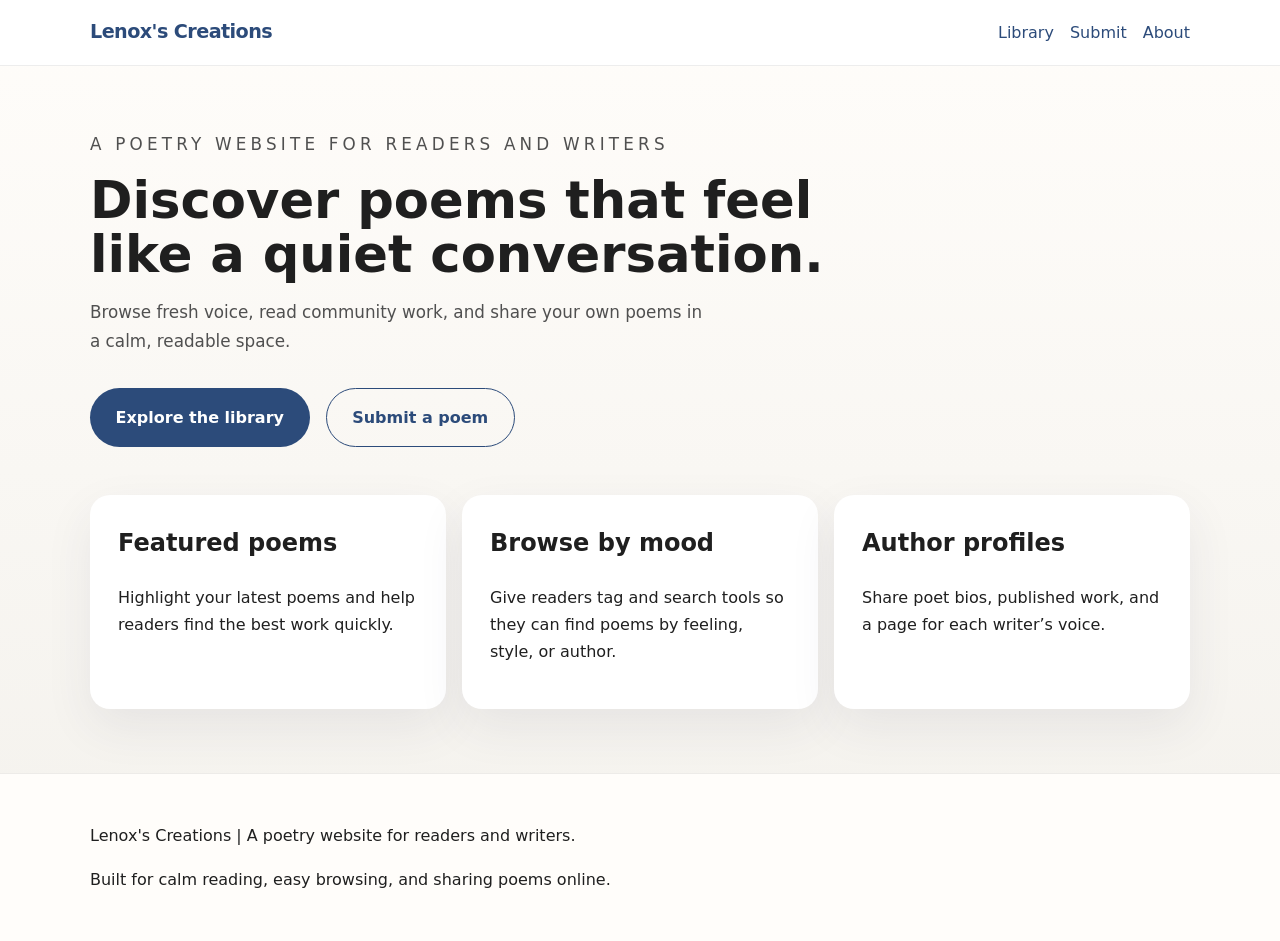
==== index.html @ 274756f8 "Lenox's Creations" ====
<!DOCTYPE html>
<html lang="en">
<head>
  <meta charset="UTF-8" />
  <meta name="viewport" content="width=device-width, initial-scale=1.0" />
  <title>Lenox's Creations</title>
  <link rel="stylesheet" href="styles.css" />
</head>
<body>
  <header class="site-header">
    <div class="container">
      <a href="index.html" class="logo">Lenox's Creations</a>
      <nav>
        <a href="browse.html">Library</a>
        <a href="submit.html">Submit</a>
        <a href="about.html">About</a>
      </nav>
    </div>
  </header>

  <main class="container">
    <section class="hero">
      <p class="eyebrow">A poetry website for readers and writers</p>
      <h1>Discover poems that feel like a quiet conversation.</h1>
      <p>Browse fresh voice, read community work, and share your own poems in a calm, readable space.</p>
      <div class="hero-actions">
        <a class="button" href="browse.html">Explore the library</a>
        <a class="button button-secondary" href="submit.html">Submit a poem</a>
      </div>
    </section>

    <section class="feature-cards">
      <article class="card">
        <h2>Featured poems</h2>
        <p>Highlight your latest poems and help readers find the best work quickly.</p>
      </article>
      <article class="card">
        <h2>Browse by mood</h2>
        <p>Give readers tag and search tools so they can find poems by feeling, style, or author.</p>
      </article>
      <article class="card">
        <h2>Author profiles</h2>
        <p>Share poet bios, published work, and a page for each writer’s voice.</p>
      </article>
    </section>
  </main>

  <footer class="site-footer">
    <div class="container">
      <p>Lenox's Creations | A poetry website for readers and writers.</p>
      <p>Built for calm reading, easy browsing, and sharing poems online.</p>
    </div>
  </footer>
</body>
</html>
---- styles.css ----
:root {
  color-scheme: light;
  color: #222;
  background: #f8f7f3;
  font-family: Inter, ui-sans-serif, system-ui, -apple-system, BlinkMacSystemFont, sans-serif;
}

* {
  box-sizing: border-box;
}

body {
  margin: 0;
  min-height: 100vh;
  background: linear-gradient(180deg, #fffdfa 0%, #f3f1ec 100%);
  color: #1f1f1f;
  line-height: 1.7;
}

img {
  max-width: 100%;
  display: block;
}

a {
  color: #2c4b7a;
  text-decoration: none;
}

a:hover {
  text-decoration: underline;
}

.container {
  width: min(1100px, calc(100% - 2rem));
  margin: 0 auto;
}

.site-header {
  padding: 1rem 0;
  background: rgba(255, 255, 255, 0.88);
  border-bottom: 1px solid rgba(34, 34, 34, 0.08);
  position: sticky;
  top: 0;
  backdrop-filter: blur(10px);
  z-index: 10;
}

.site-header .container {
  display: flex;
  align-items: center;
  justify-content: space-between;
  gap: 1rem;
}

.logo {
  font-weight: 700;
  letter-spacing: -0.03em;
  font-size: 1.2rem;
}

nav {
  display: flex;
  gap: 1rem;
  flex-wrap: wrap;
}

.site-footer {
  padding: 2rem 0;
  border-top: 1px solid rgba(34, 34, 34, 0.08);
  background: #fffdfa;
}

.hero {
  padding: 4rem 0 3rem;
}

.eyebrow {
  margin: 0 0 1rem;
  text-transform: uppercase;
  letter-spacing: 0.25em;
  font-size: 0.8rem;
  color: #7a7a7a;
}

.hero h1 {
  margin: 0 0 1rem;
  font-size: clamp(2.4rem, 4vw, 4rem);
  max-width: 760px;
  line-height: 1.05;
}

.hero p {
  max-width: 620px;
  font-size: 1.05rem;
  color: #505050;
}

.hero-actions {
  display: flex;
  gap: 1rem;
  flex-wrap: wrap;
  margin-top: 2rem;
}

.button {
  display: inline-flex;
  align-items: center;
  justify-content: center;
  padding: 0.95rem 1.6rem;
  border-radius: 999px;
  border: none;
  cursor: pointer;
  background: #2c4b7a;
  color: white;
  font-weight: 600;
}

.button-secondary {
  background: transparent;
  color: #2c4b7a;
  border: 1px solid #2c4b7a;
}

.feature-cards {
  display: grid;
  grid-template-columns: repeat(auto-fit, minmax(220px, 1fr));
  gap: 1rem;
  margin-bottom: 4rem;
}

.card {
  padding: 1.75rem;
  border-radius: 20px;
  background: #fff;
  box-shadow: 0 18px 48px rgba(50, 50, 93, 0.08);
}

.card h2 {
  margin-top: 0;
}

.page-intro {
  padding: 3rem 0 1.5rem;
}

.back-link {
  display: inline-block;
  margin-bottom: 1rem;
  color: #2c4b7a;
}

.page-intro h1 {
  margin: 0;
  font-size: clamp(2rem, 3vw, 3rem);
}

.page-intro p {
  margin: 0.75rem 0 0;
  color: #505050;
}

.search-bar {
  margin: 1.5rem 0;
}

.search-bar input {
  width: 100%;
  padding: 1rem 1.25rem;
  border: 1px solid #d7d4cc;
  border-radius: 18px;
  background: #fcfbf8;
  color: #2c4b7a;
}

.poem-list {
  display: grid;
  gap: 1.25rem;
}

.poem-card {
  padding: 1.75rem;
  background: #fff;
  border-radius: 18px;
  box-shadow: 0 10px 30px rgba(50, 50, 93, 0.06);
}

.poem-card h2 {
  margin-top: 0;
}

.meta {
  margin: 0.4rem 0 1rem;
  color: #747474;
  font-size: 0.95rem;
}

.poem-detail {
  padding: 2rem 1.5rem;
  background: #fff;
  border-radius: 22px;
  box-shadow: 0 20px 45px rgba(50, 50, 93, 0.07);
  margin: 1.5rem 0 2rem;
}

.poem-detail p {
  margin: 0 0 1rem;
}

.related-poems h2,
.author-poems h2,
.content-block h2 {
  margin-top: 0;
}

.related-poems ul,
.author-poems ul {
  padding-left: 1.2rem;
}

.submit-form {
  margin: 2rem 0;
}

form {
  display: grid;
  gap: 1rem;
}

label {
  font-weight: 600;
  margin-bottom: 0.35rem;
  display: block;
}

input,
textarea,
button {
  width: 100%;
  font: inherit;
}

input,
textarea {
  padding: 1rem 1.1rem;
  border: 1px solid #d7d4cc;
  border-radius: 18px;
  background: #fff;
  color: #222;
}

textarea {
  resize: vertical;
}

.form-note {
  color: #646464;
  font-size: 0.95rem;
}

.content-block {
  margin-bottom: 2rem;
  background: #fff;
  border-radius: 20px;
  padding: 1.75rem;
  box-shadow: 0 10px 28px rgba(50, 50, 93, 0.05);
}

@media (max-width: 720px) {
  .site-header .container {
    flex-direction: column;
    align-items: flex-start;
  }

  .hero h1,
  .page-intro h1 {
    font-size: 2.2rem;
  }
}
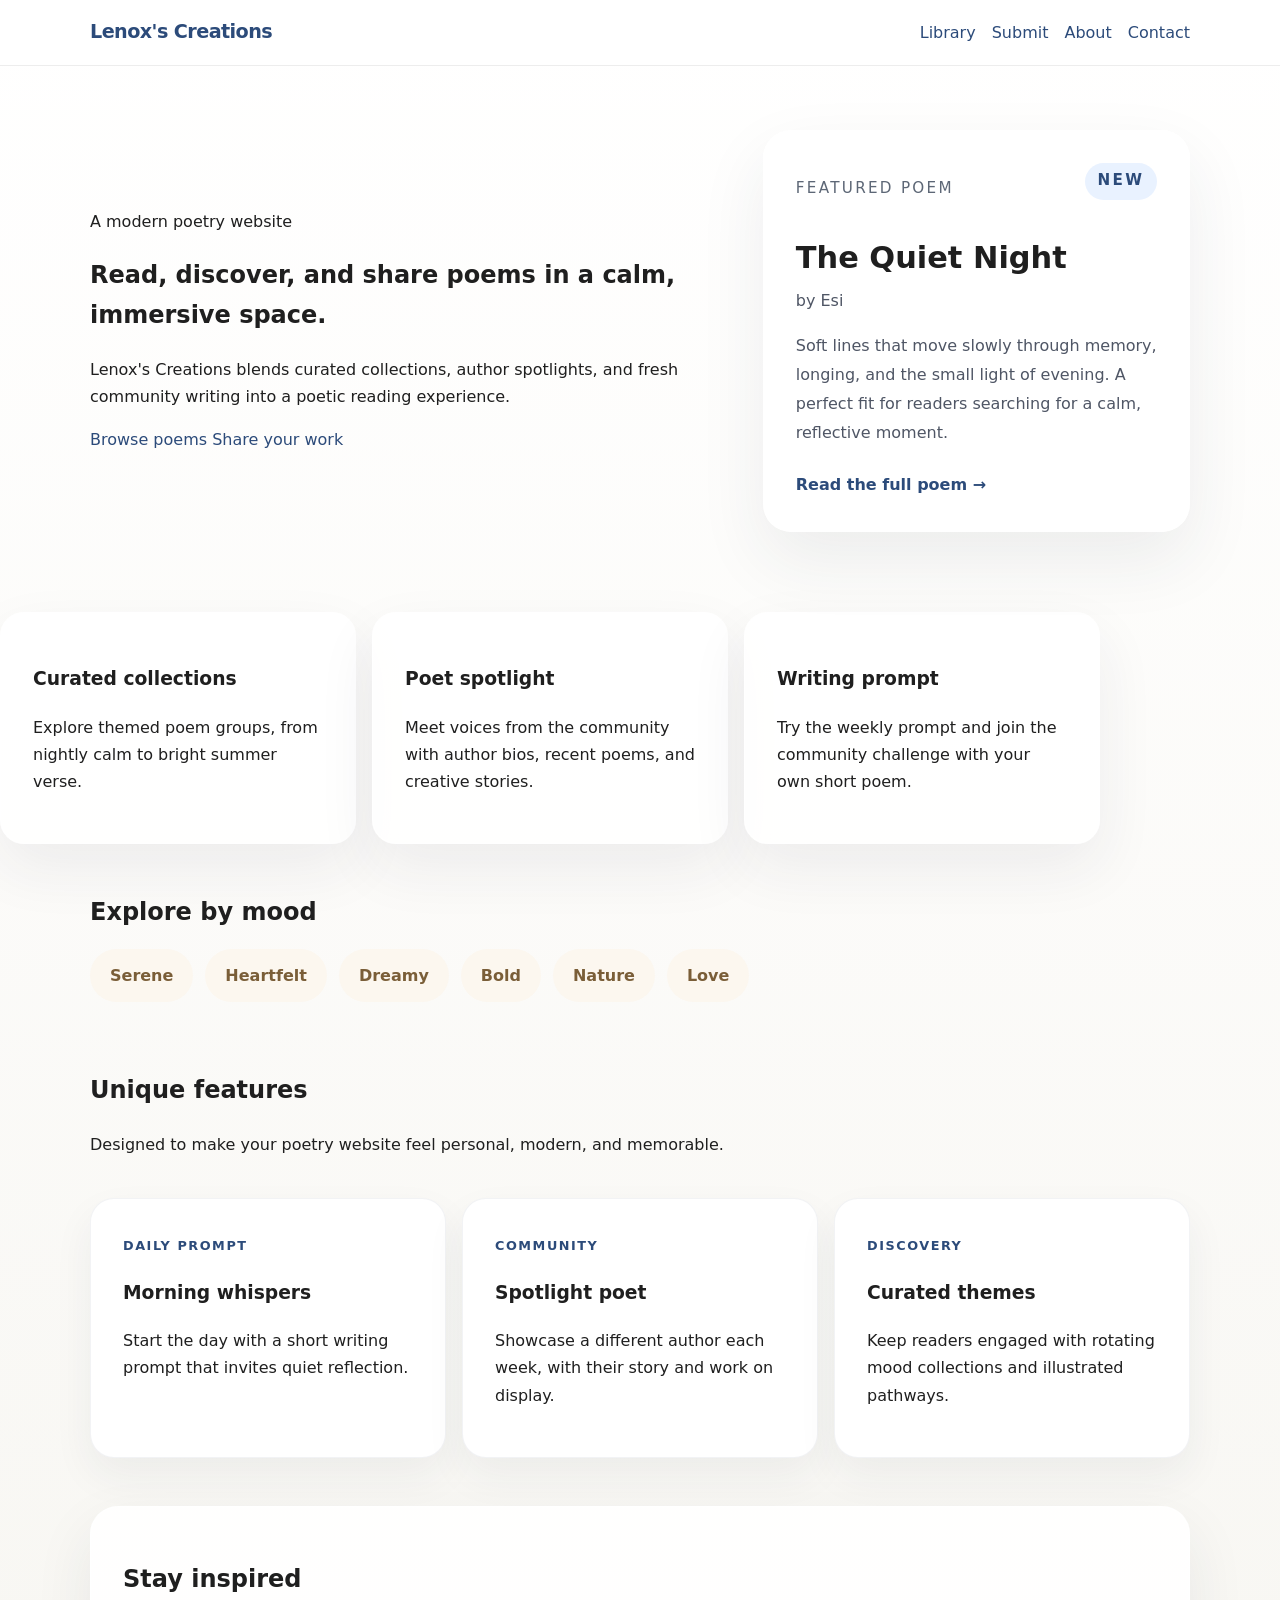
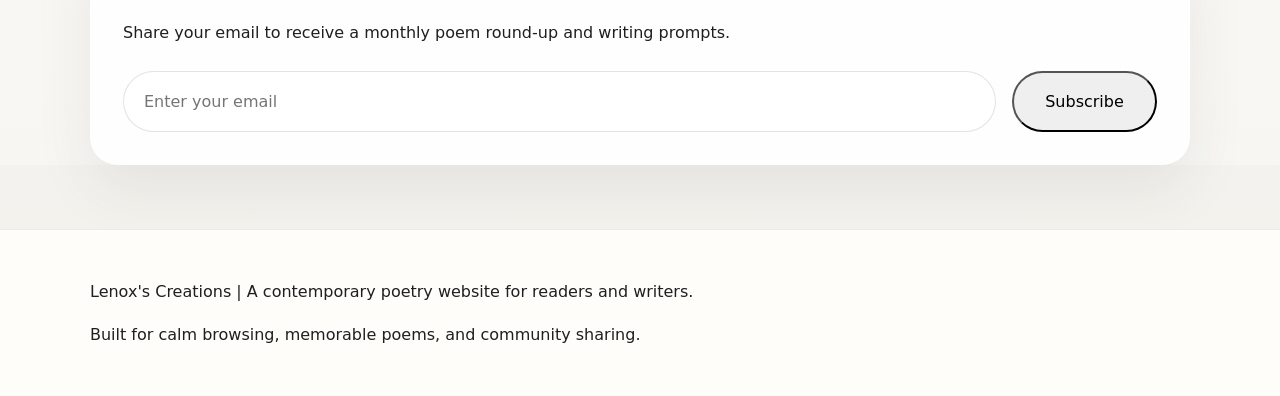
==== commit 65f6a478: "Lenox's Creations" ====
--- a/index.html
+++ b/index.html
@@ -8,47 +8,110 @@
 </head>
 <body>
   <header class="site-header">
-    <div class="container">
+    <div class="container header-inner">
       <a href="index.html" class="logo">Lenox's Creations</a>
       <nav>
         <a href="browse.html">Library</a>
         <a href="submit.html">Submit</a>
         <a href="about.html">About</a>
+        <a href="contact.html">Contact</a>
       </nav>
     </div>
   </header>
 
-  <main class="container">
-    <section class="hero">
-      <p class="eyebrow">A poetry website for readers and writers</p>
-      <h1>Discover poems that feel like a quiet conversation.</h1>
-      <p>Browse fresh voice, read community work, and share your own poems in a calm, readable space.</p>
-      <div class="hero-actions">
-        <a class="button" href="browse.html">Explore the library</a>
-        <a class="button button-secondary" href="submit.html">Submit a poem</a>
+  <main>
+    <section class="hero-grid container">
+      <div class="hero-copy">
+        <span class="eyebrow">A modern poetry website</span>
+        <h1>Read, discover, and share poems in a calm, immersive space.</h1>
+        <p>Lenox's Creations blends curated collections, author spotlights, and fresh community writing into a poetic reading experience.</p>
+        <div class="hero-actions">
+          <a class="button" href="browse.html">Browse poems</a>
+          <a class="button button-secondary" href="submit.html">Share your work</a>
+        </div>
+      </div>
+
+      <aside class="hero-panel">
+        <div class="panel-head">
+          <span>Featured poem</span>
+          <span class="badge">New</span>
+        </div>
+        <h2 class="panel-title">The Quiet Night</h2>
+        <p class="panel-author">by Esi</p>
+        <p class="panel-text">Soft lines that move slowly through memory, longing, and the small light of evening. A perfect fit for readers searching for a calm, reflective moment.</p>
+        <a href="poem.html" class="panel-link">Read the full poem →</a>
+      </aside>
+    </section>
+
+    <section class="content-split container">
+      <article class="feature-card glass-card">
+        <h3>Curated collections</h3>
+        <p>Explore themed poem groups, from nightly calm to bright summer verse.</p>
+      </article>
+      <article class="feature-card glass-card">
+        <h3>Poet spotlight</h3>
+        <p>Meet voices from the community with author bios, recent poems, and creative stories.</p>
+      </article>
+      <article class="feature-card glass-card">
+        <h3>Writing prompt</h3>
+        <p>Try the weekly prompt and join the community challenge with your own short poem.</p>
+      </article>
+    </section>
+
+    <section class="mood-section container">
+      <h2>Explore by mood</h2>
+      <div class="mood-chips">
+        <span class="chip">Serene</span>
+        <span class="chip">Heartfelt</span>
+        <span class="chip">Dreamy</span>
+        <span class="chip">Bold</span>
+        <span class="chip">Nature</span>
+        <span class="chip">Love</span>
       </div>
     </section>
 
-    <section class="feature-cards">
-      <article class="card">
-        <h2>Featured poems</h2>
-        <p>Highlight your latest poems and help readers find the best work quickly.</p>
-      </article>
-      <article class="card">
-        <h2>Browse by mood</h2>
-        <p>Give readers tag and search tools so they can find poems by feeling, style, or author.</p>
-      </article>
-      <article class="card">
-        <h2>Author profiles</h2>
-        <p>Share poet bios, published work, and a page for each writer’s voice.</p>
-      </article>
+    <section class="collections container">
+      <div class="section-header">
+        <div>
+          <h2>Unique features</h2>
+          <p>Designed to make your poetry website feel personal, modern, and memorable.</p>
+        </div>
+      </div>
+      <div class="collection-grid">
+        <article class="collection-card">
+          <span class="collection-tag">Daily prompt</span>
+          <h3>Morning whispers</h3>
+          <p>Start the day with a short writing prompt that invites quiet reflection.</p>
+        </article>
+        <article class="collection-card">
+          <span class="collection-tag">Community</span>
+          <h3>Spotlight poet</h3>
+          <p>Showcase a different author each week, with their story and work on display.</p>
+        </article>
+        <article class="collection-card">
+          <span class="collection-tag">Discovery</span>
+          <h3>Curated themes</h3>
+          <p>Keep readers engaged with rotating mood collections and illustrated pathways.</p>
+        </article>
+      </div>
+    </section>
+
+    <section class="subscribe-panel container">
+      <div class="glass-panel">
+        <h2>Stay inspired</h2>
+        <p>Share your email to receive a monthly poem round-up and writing prompts.</p>
+        <form class="subscribe-form">
+          <input type="email" placeholder="Enter your email" aria-label="Email address" />
+          <button class="button" type="button">Subscribe</button>
+        </form>
+      </div>
     </section>
   </main>
 
   <footer class="site-footer">
-    <div class="container">
-      <p>Lenox's Creations | A poetry website for readers and writers.</p>
-      <p>Built for calm reading, easy browsing, and sharing poems online.</p>
+    <div class="container footer-inner">
+      <p>Lenox's Creations | A contemporary poetry website for readers and writers.</p>
+      <p>Built for calm browsing, memorable poems, and community sharing.</p>
     </div>
   </footer>
 </body>
--- a/styles.css
+++ b/styles.css
@@ -1,279 +1,552 @@
-:root {
-  color-scheme: light;
-  color: #222;
-  background: #f8f7f3;
-  font-family: Inter, ui-sans-serif, system-ui, -apple-system, BlinkMacSystemFont, sans-serif;
-}
-
-* {
-  box-sizing: border-box;
-}
-
-body {
-  margin: 0;
-  min-height: 100vh;
-  background: linear-gradient(180deg, #fffdfa 0%, #f3f1ec 100%);
-  color: #1f1f1f;
-  line-height: 1.7;
-}
-
-img {
-  max-width: 100%;
-  display: block;
-}
-
-a {
-  color: #2c4b7a;
-  text-decoration: none;
-}
-
-a:hover {
-  text-decoration: underline;
-}
-
-.container {
-  width: min(1100px, calc(100% - 2rem));
-  margin: 0 auto;
-}
-
-.site-header {
-  padding: 1rem 0;
-  background: rgba(255, 255, 255, 0.88);
-  border-bottom: 1px solid rgba(34, 34, 34, 0.08);
-  position: sticky;
-  top: 0;
-  backdrop-filter: blur(10px);
-  z-index: 10;
-}
-
-.site-header .container {
-  display: flex;
-  align-items: center;
-  justify-content: space-between;
-  gap: 1rem;
-}
-
-.logo {
-  font-weight: 700;
-  letter-spacing: -0.03em;
-  font-size: 1.2rem;
-}
-
-nav {
-  display: flex;
-  gap: 1rem;
-  flex-wrap: wrap;
-}
-
-.site-footer {
-  padding: 2rem 0;
-  border-top: 1px solid rgba(34, 34, 34, 0.08);
-  background: #fffdfa;
-}
-
-.hero {
-  padding: 4rem 0 3rem;
-}
-
-.eyebrow {
-  margin: 0 0 1rem;
-  text-transform: uppercase;
-  letter-spacing: 0.25em;
-  font-size: 0.8rem;
-  color: #7a7a7a;
-}
-
-.hero h1 {
-  margin: 0 0 1rem;
-  font-size: clamp(2.4rem, 4vw, 4rem);
-  max-width: 760px;
-  line-height: 1.05;
-}
-
-.hero p {
-  max-width: 620px;
-  font-size: 1.05rem;
-  color: #505050;
-}
-
-.hero-actions {
-  display: flex;
-  gap: 1rem;
-  flex-wrap: wrap;
-  margin-top: 2rem;
-}
-
-.button {
-  display: inline-flex;
-  align-items: center;
-  justify-content: center;
-  padding: 0.95rem 1.6rem;
-  border-radius: 999px;
-  border: none;
-  cursor: pointer;
-  background: #2c4b7a;
-  color: white;
-  font-weight: 600;
-}
-
-.button-secondary {
-  background: transparent;
-  color: #2c4b7a;
-  border: 1px solid #2c4b7a;
-}
-
-.feature-cards {
-  display: grid;
-  grid-template-columns: repeat(auto-fit, minmax(220px, 1fr));
-  gap: 1rem;
-  margin-bottom: 4rem;
-}
-
-.card {
-  padding: 1.75rem;
-  border-radius: 20px;
-  background: #fff;
-  box-shadow: 0 18px 48px rgba(50, 50, 93, 0.08);
-}
-
-.card h2 {
-  margin-top: 0;
-}
-
-.page-intro {
-  padding: 3rem 0 1.5rem;
-}
-
-.back-link {
-  display: inline-block;
-  margin-bottom: 1rem;
-  color: #2c4b7a;
-}
-
-.page-intro h1 {
-  margin: 0;
-  font-size: clamp(2rem, 3vw, 3rem);
-}
-
-.page-intro p {
-  margin: 0.75rem 0 0;
-  color: #505050;
-}
-
-.search-bar {
-  margin: 1.5rem 0;
-}
-
-.search-bar input {
-  width: 100%;
-  padding: 1rem 1.25rem;
-  border: 1px solid #d7d4cc;
-  border-radius: 18px;
-  background: #fcfbf8;
-  color: #2c4b7a;
-}
-
-.poem-list {
-  display: grid;
-  gap: 1.25rem;
-}
-
-.poem-card {
-  padding: 1.75rem;
-  background: #fff;
-  border-radius: 18px;
-  box-shadow: 0 10px 30px rgba(50, 50, 93, 0.06);
-}
-
-.poem-card h2 {
-  margin-top: 0;
-}
-
-.meta {
-  margin: 0.4rem 0 1rem;
-  color: #747474;
-  font-size: 0.95rem;
-}
-
-.poem-detail {
-  padding: 2rem 1.5rem;
-  background: #fff;
-  border-radius: 22px;
-  box-shadow: 0 20px 45px rgba(50, 50, 93, 0.07);
-  margin: 1.5rem 0 2rem;
-}
-
-.poem-detail p {
-  margin: 0 0 1rem;
-}
-
-.related-poems h2,
-.author-poems h2,
-.content-block h2 {
-  margin-top: 0;
-}
-
-.related-poems ul,
-.author-poems ul {
-  padding-left: 1.2rem;
-}
-
-.submit-form {
-  margin: 2rem 0;
-}
-
-form {
-  display: grid;
-  gap: 1rem;
-}
-
-label {
-  font-weight: 600;
-  margin-bottom: 0.35rem;
-  display: block;
-}
-
-input,
-textarea,
-button {
-  width: 100%;
-  font: inherit;
-}
-
-input,
-textarea {
-  padding: 1rem 1.1rem;
-  border: 1px solid #d7d4cc;
-  border-radius: 18px;
-  background: #fff;
-  color: #222;
-}
-
-textarea {
-  resize: vertical;
-}
-
-.form-note {
-  color: #646464;
-  font-size: 0.95rem;
-}
-
-.content-block {
-  margin-bottom: 2rem;
-  background: #fff;
-  border-radius: 20px;
-  padding: 1.75rem;
-  box-shadow: 0 10px 28px rgba(50, 50, 93, 0.05);
-}
-
-@media (max-width: 720px) {
-  .site-header .container {
-    flex-direction: column;
-    align-items: flex-start;
-  }
-
-  .hero h1,
-  .page-intro h1 {
-    font-size: 2.2rem;
-  }
-}
+:root {
+  color-scheme: light;
+  color: #222;
+  background: #f8f7f3;
+  font-family: Inter, ui-sans-serif, system-ui, -apple-system, BlinkMacSystemFont, sans-serif;
+}
+
+* {
+  box-sizing: border-box;
+}
+
+body {
+  margin: 0;
+  min-height: 100vh;
+  background: linear-gradient(180deg, #fffdfa 0%, #f3f1ec 100%);
+  color: #1f1f1f;
+  line-height: 1.7;
+}
+
+img {
+  max-width: 100%;
+  display: block;
+}
+
+a {
+  color: #2c4b7a;
+  text-decoration: none;
+}
+
+a:hover {
+  text-decoration: underline;
+}
+
+main {
+  background: linear-gradient(180deg, rgba(255,255,255,0.9) 0%, rgba(248,247,243,0.82) 100%);
+}
+
+.container {
+  width: min(1100px, calc(100% - 2rem));
+  margin: 0 auto;
+}
+
+.site-header {
+  padding: 1rem 0;
+  background: rgba(255, 255, 255, 0.88);
+  border-bottom: 1px solid rgba(34, 34, 34, 0.08);
+  position: sticky;
+  top: 0;
+  backdrop-filter: blur(10px);
+  z-index: 10;
+}
+
+.site-header .container {
+  display: flex;
+  align-items: center;
+  justify-content: space-between;
+  gap: 1rem;
+}
+
+.logo {
+  font-weight: 700;
+  letter-spacing: -0.03em;
+  font-size: 1.2rem;
+}
+
+nav {
+  display: flex;
+  gap: 1rem;
+  flex-wrap: wrap;
+}
+
+.site-footer {
+  padding: 2rem 0;
+  border-top: 1px solid rgba(34, 34, 34, 0.08);
+  background: #fffdfa;
+}
+
+.hero-grid {
+  display: grid;
+  grid-template-columns: 1.5fr 1fr;
+  gap: 2rem;
+  align-items: center;
+  padding: 4rem 0 2rem;
+}
+
+.hero-copy {
+  max-width: 650px;
+}
+
+.hero-panel {
+  padding: 2rem;
+  border-radius: 28px;
+  background: rgba(255, 255, 255, 0.86);
+  box-shadow: 0 28px 68px rgba(38, 45, 69, 0.08);
+  border: 1px solid rgba(255, 255, 255, 0.7);
+  backdrop-filter: blur(18px);
+}
+
+.panel-head {
+  display: flex;
+  align-items: center;
+  justify-content: space-between;
+  gap: 1rem;
+  font-size: 0.95rem;
+  color: #5d6776;
+  text-transform: uppercase;
+  letter-spacing: 0.15em;
+}
+
+.badge {
+  padding: 0.35rem 0.8rem;
+  border-radius: 999px;
+  background: #e9f2ff;
+  color: #2c4b7a;
+  font-weight: 700;
+}
+
+.panel-title {
+  margin: 1rem 0 0.25rem;
+  font-size: 1.9rem;
+}
+
+.panel-author {
+  margin: 0;
+  color: #7f8a9a;
+}
+
+.panel-text {
+  margin: 1rem 0 1.5rem;
+  color: #4f5665;
+  line-height: 1.8;
+}
+
+.panel-link {
+  font-weight: 700;
+  color: #2c4b7a;
+}
+
+.content-split {
+  display: grid;
+  grid-template-columns: repeat(3, minmax(0, 1fr));
+  gap: 1rem;
+  margin: 3rem 0;
+}
+
+.glass-card {
+  padding: 2rem;
+  border-radius: 24px;
+  background: rgba(255, 255, 255, 0.85);
+  border: 1px solid rgba(255, 255, 255, 0.75);
+  box-shadow: 0 24px 60px rgba(38, 45, 69, 0.07);
+}
+
+.mood-section {
+  margin-bottom: 3rem;
+}
+
+.mood-section h2 {
+  margin-bottom: 1rem;
+}
+
+.mood-chips {
+  display: flex;
+  flex-wrap: wrap;
+  gap: 0.75rem;
+}
+
+.chip {
+  display: inline-flex;
+  align-items: center;
+  justify-content: center;
+  padding: 0.8rem 1.25rem;
+  border-radius: 999px;
+  background: #fcf7ef;
+  color: #7a5e38;
+  font-weight: 600;
+}
+
+.collections {
+  margin-bottom: 3rem;
+}
+
+.section-header {
+  display: flex;
+  justify-content: space-between;
+  align-items: flex-end;
+  gap: 1rem;
+  margin-bottom: 1.5rem;
+}
+
+.collection-grid {
+  display: grid;
+  grid-template-columns: repeat(3, minmax(0, 1fr));
+  gap: 1rem;
+}
+
+.collection-card {
+  padding: 2rem;
+  border-radius: 24px;
+  background: #fff;
+  box-shadow: 0 18px 42px rgba(38, 45, 69, 0.06);
+  border: 1px solid rgba(43, 62, 89, 0.06);
+}
+
+.collection-tag {
+  display: inline-flex;
+  font-size: 0.8rem;
+  color: #2c4b7a;
+  font-weight: 700;
+  text-transform: uppercase;
+  letter-spacing: 0.12em;
+}
+
+.subscribe-panel {
+  margin-bottom: 4rem;
+}
+
+.glass-panel {
+  padding: 2rem;
+  border-radius: 28px;
+  background: rgba(255, 255, 255, 0.88);
+  box-shadow: 0 24px 60px rgba(38, 45, 69, 0.08);
+  border: 1px solid rgba(255, 255, 255, 0.75);
+}
+
+.subscribe-form {
+  display: grid;
+  grid-template-columns: 1fr auto;
+  gap: 1rem;
+  margin-top: 1.5rem;
+}
+
+.subscribe-form input {
+  border-radius: 999px;
+  border: 1px solid rgba(44, 75, 122, 0.15);
+  padding: 1rem 1.25rem;
+}
+
+.subscribe-form button {
+  border-radius: 999px;
+  min-width: 145px;
+}
+
+@media (max-width: 940px) {
+  .hero-grid,
+  .content-split,
+  .collection-grid,
+  .subscribe-form {
+    grid-template-columns: 1fr;
+  }
+}
+
+@media (max-width: 720px) {
+  .site-header .container {
+    flex-direction: column;
+    align-items: flex-start;
+  }
+
+  .hero-grid {
+    padding-top: 2rem;
+  }
+
+  .hero-copy h1,
+  .page-intro h1 {
+    font-size: 2.2rem;
+  }
+}
+
+.card h2 {
+  margin-top: 0;
+}
+
+.page-intro {
+  padding: 3rem 0 1.5rem;
+}
+
+.back-link {
+  display: inline-block;
+  margin-bottom: 1rem;
+  color: #2c4b7a;
+}
+
+.page-intro h1 {
+  margin: 0;
+  font-size: clamp(2rem, 3vw, 3rem);
+}
+
+.page-intro p {
+  margin: 0.75rem 0 0;
+  color: #505050;
+}
+
+.search-bar {
+  margin: 1.5rem 0;
+}
+
+.search-bar input {
+  width: 100%;
+  padding: 1rem 1.25rem;
+  border: 1px solid #d7d4cc;
+  border-radius: 18px;
+  background: #fcfbf8;
+  color: #2c4b7a;
+}
+
+.poem-list {
+  display: grid;
+  gap: 1.25rem;
+}
+
+.poem-card {
+  padding: 1.75rem;
+  background: #fff;
+  border-radius: 18px;
+  box-shadow: 0 10px 30px rgba(50, 50, 93, 0.06);
+}
+
+.poem-card h2 {
+  margin-top: 0;
+}
+
+.meta {
+  margin: 0.4rem 0 1rem;
+  color: #747474;
+  font-size: 0.95rem;
+}
+
+.poem-detail {
+  padding: 2rem 1.5rem;
+  background: #fff;
+  border-radius: 22px;
+  box-shadow: 0 20px 45px rgba(50, 50, 93, 0.07);
+  margin: 1.5rem 0 2rem;
+}
+
+.poem-detail p {
+  margin: 0 0 1rem;
+}
+
+.related-poems h2,
+.author-poems h2,
+.content-block h2 {
+  margin-top: 0;
+}
+
+.related-poems ul,
+.author-poems ul {
+  padding-left: 1.2rem;
+}
+
+.submit-form {
+  margin: 2rem 0;
+}
+
+.submit-wrap {
+  display: grid;
+  grid-template-columns: 1.5fr 1fr;
+  gap: 2rem;
+  margin: 2rem 0 4rem;
+}
+
+.form-panel,
+.submit-note {
+  padding: 2rem;
+  border-radius: 28px;
+  background: rgba(255, 255, 255, 0.86);
+  border: 1px solid rgba(255, 255, 255, 0.75);
+  box-shadow: 0 24px 60px rgba(38, 45, 69, 0.08);
+}
+
+form {
+  display: grid;
+  gap: 1rem;
+}
+
+label {
+  font-weight: 600;
+  margin-bottom: 0.35rem;
+  display: block;
+}
+
+input,
+textarea,
+button {
+  width: 100%;
+  font: inherit;
+}
+
+input,
+textarea {
+  padding: 1rem 1.1rem;
+  border: 1px solid #d7d4cc;
+  border-radius: 18px;
+  background: #fff;
+  color: #222;
+}
+
+textarea {
+  resize: vertical;
+}
+
+.form-note {
+  color: #646464;
+  font-size: 0.95rem;
+}
+
+.page-hero {
+  display: grid;
+  grid-template-columns: 1fr auto;
+  gap: 1.5rem;
+  align-items: start;
+  margin: 3rem 0 2rem;
+}
+
+.poem-hero,
+.author-hero,
+.contact-hero,
+.submit-hero,
+.about-hero {
+  padding: 1.5rem 0;
+}
+
+.poem-hero .hero-panel,
+.author-hero .hero-panel,
+.contact-hero .hero-panel,
+.submit-hero .hero-panel,
+.about-hero .hero-panel {
+  max-width: 400px;
+}
+
+.poem-stats,
+.author-stats {
+  display: grid;
+  gap: 1rem;
+  padding: 1.5rem;
+  border-radius: 24px;
+  background: rgba(255, 255, 255, 0.95);
+  box-shadow: 0 14px 40px rgba(38, 45, 69, 0.06);
+  text-align: right;
+}
+
+.poem-stats span,
+.author-stats strong {
+  display: block;
+}
+
+.author-stats {
+  padding: 1rem 1.5rem;
+}
+
+.author-stats div {
+  display: flex;
+  flex-direction: column;
+  gap: 0.3rem;
+}
+
+.profile-panel,
+.related-cards,
+.contact-grid,
+.about-grid,
+.collection-grid,
+.core-panels {
+  display: grid;
+  gap: 1rem;
+}
+
+.profile-panel {
+  padding: 2rem;
+  border-radius: 28px;
+  background: rgba(255, 255, 255, 0.86);
+  box-shadow: 0 24px 60px rgba(38, 45, 69, 0.08);
+  border: 1px solid rgba(255, 255, 255, 0.75);
+  margin-bottom: 2rem;
+}
+
+.cards-grid {
+  margin-bottom: 3rem;
+}
+
+.contact-grid {
+  grid-template-columns: repeat(2, minmax(0, 1fr));
+  margin: 2rem 0;
+}
+
+.contact-card {
+  padding: 2rem;
+  border-radius: 24px;
+  background: #fff;
+  box-shadow: 0 18px 42px rgba(38, 45, 69, 0.06);
+  border: 1px solid rgba(43, 62, 89, 0.06);
+}
+
+.contact-card h2 {
+  margin-top: 0;
+}
+
+.contact-block {
+  margin-top: 2rem;
+}
+
+.hero-panel .badge,
+.badge {
+  display: inline-flex;
+  margin-bottom: 1rem;
+}
+
+.hero-panel p,
+.panel-text,
+.profile-panel p,
+.contact-card p,
+.content-block p {
+  color: #4f5665;
+  line-height: 1.8;
+}
+
+.related-grid {
+  margin-bottom: 4rem;
+}
+
+.related-cards {
+  grid-template-columns: repeat(2, minmax(0, 1fr));
+}
+
+@media (max-width: 940px) {
+  .submit-wrap,
+  .contact-grid,
+  .related-cards,
+  .about-grid,
+  .content-split,
+  .collection-grid,
+  .hero-grid,
+  .page-hero {
+    grid-template-columns: 1fr;
+  }
+}
+
+@media (max-width: 720px) {
+  .site-header .container {
+    flex-direction: column;
+    align-items: flex-start;
+  }
+
+  .hero-copy h1,
+  .page-intro h1,
+  .poem-hero h1,
+  .author-hero h1,
+  .contact-hero h1,
+  .submit-hero h1,
+  .about-hero h1 {
+    font-size: 2.2rem;
+  }
+}
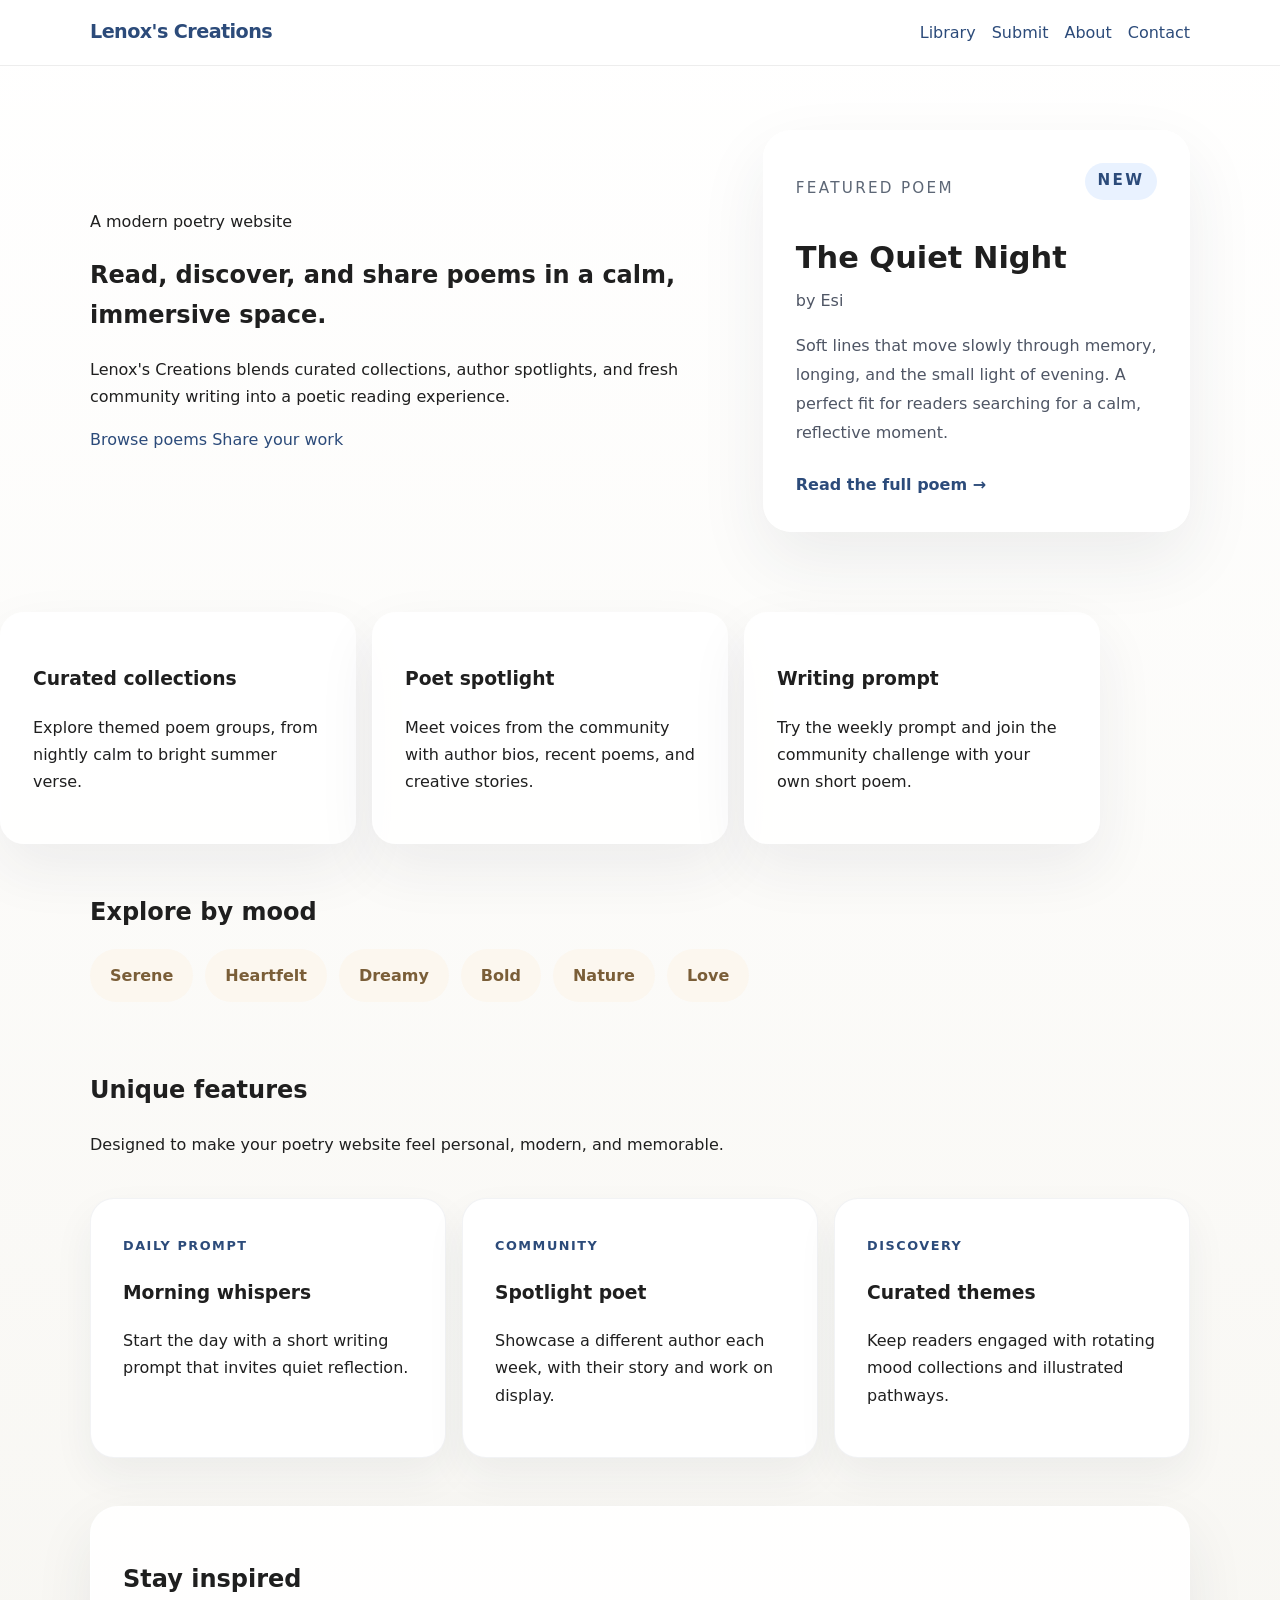
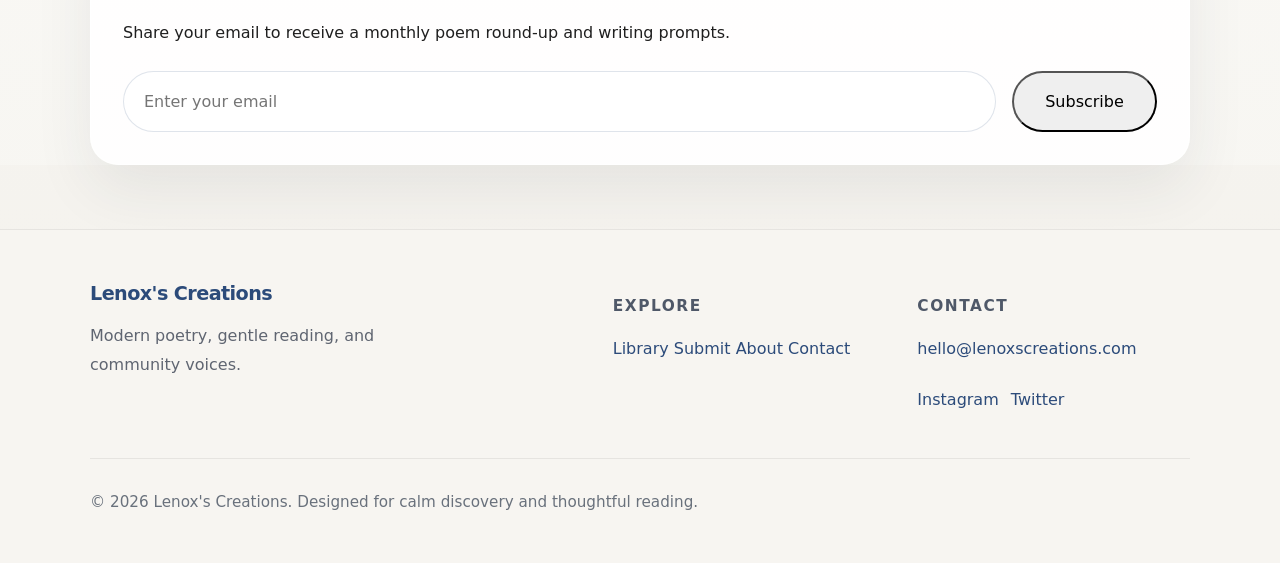
==== commit 6429e6e4: "Lenox's Creations" ====
--- a/index.html
+++ b/index.html
@@ -109,9 +109,29 @@
   </main>
 
   <footer class="site-footer">
-    <div class="container footer-inner">
-      <p>Lenox's Creations | A contemporary poetry website for readers and writers.</p>
-      <p>Built for calm browsing, memorable poems, and community sharing.</p>
+    <div class="container footer-grid">
+      <div class="footer-brand">
+        <a href="index.html" class="logo footer-logo">Lenox's Creations</a>
+        <p>Modern poetry, gentle reading, and community voices.</p>
+      </div>
+      <div class="footer-links">
+        <h3>Explore</h3>
+        <a href="browse.html">Library</a>
+        <a href="submit.html">Submit</a>
+        <a href="about.html">About</a>
+        <a href="contact.html">Contact</a>
+      </div>
+      <div class="footer-contact">
+        <h3>Contact</h3>
+        <a href="mailto:hello@lenoxscreations.com">hello@lenoxscreations.com</a>
+        <div class="social-links">
+          <a href="https://instagram.com/lenoxscreations" target="_blank" rel="noreferrer">Instagram</a>
+          <a href="https://twitter.com/lenoxcreates" target="_blank" rel="noreferrer">Twitter</a>
+        </div>
+      </div>
+    </div>
+    <div class="container footer-bottom">
+      <p>© 2026 Lenox's Creations. Designed for calm discovery and thoughtful reading.</p>
     </div>
   </footer>
 </body>
--- a/styles.css
+++ b/styles.css
@@ -1,552 +1,692 @@
-:root {
-  color-scheme: light;
-  color: #222;
-  background: #f8f7f3;
-  font-family: Inter, ui-sans-serif, system-ui, -apple-system, BlinkMacSystemFont, sans-serif;
-}
-
-* {
-  box-sizing: border-box;
-}
-
-body {
-  margin: 0;
-  min-height: 100vh;
-  background: linear-gradient(180deg, #fffdfa 0%, #f3f1ec 100%);
-  color: #1f1f1f;
-  line-height: 1.7;
-}
-
-img {
-  max-width: 100%;
-  display: block;
-}
-
-a {
-  color: #2c4b7a;
-  text-decoration: none;
-}
-
-a:hover {
-  text-decoration: underline;
-}
-
-main {
-  background: linear-gradient(180deg, rgba(255,255,255,0.9) 0%, rgba(248,247,243,0.82) 100%);
-}
-
-.container {
-  width: min(1100px, calc(100% - 2rem));
-  margin: 0 auto;
-}
-
-.site-header {
-  padding: 1rem 0;
-  background: rgba(255, 255, 255, 0.88);
-  border-bottom: 1px solid rgba(34, 34, 34, 0.08);
-  position: sticky;
-  top: 0;
-  backdrop-filter: blur(10px);
-  z-index: 10;
-}
-
-.site-header .container {
-  display: flex;
-  align-items: center;
-  justify-content: space-between;
-  gap: 1rem;
-}
-
-.logo {
-  font-weight: 700;
-  letter-spacing: -0.03em;
-  font-size: 1.2rem;
-}
-
-nav {
-  display: flex;
-  gap: 1rem;
-  flex-wrap: wrap;
-}
-
-.site-footer {
-  padding: 2rem 0;
-  border-top: 1px solid rgba(34, 34, 34, 0.08);
-  background: #fffdfa;
-}
-
-.hero-grid {
-  display: grid;
-  grid-template-columns: 1.5fr 1fr;
-  gap: 2rem;
-  align-items: center;
-  padding: 4rem 0 2rem;
-}
-
-.hero-copy {
-  max-width: 650px;
-}
-
-.hero-panel {
-  padding: 2rem;
-  border-radius: 28px;
-  background: rgba(255, 255, 255, 0.86);
-  box-shadow: 0 28px 68px rgba(38, 45, 69, 0.08);
-  border: 1px solid rgba(255, 255, 255, 0.7);
-  backdrop-filter: blur(18px);
-}
-
-.panel-head {
-  display: flex;
-  align-items: center;
-  justify-content: space-between;
-  gap: 1rem;
-  font-size: 0.95rem;
-  color: #5d6776;
-  text-transform: uppercase;
-  letter-spacing: 0.15em;
-}
-
-.badge {
-  padding: 0.35rem 0.8rem;
-  border-radius: 999px;
-  background: #e9f2ff;
-  color: #2c4b7a;
-  font-weight: 700;
-}
-
-.panel-title {
-  margin: 1rem 0 0.25rem;
-  font-size: 1.9rem;
-}
-
-.panel-author {
-  margin: 0;
-  color: #7f8a9a;
-}
-
-.panel-text {
-  margin: 1rem 0 1.5rem;
-  color: #4f5665;
-  line-height: 1.8;
-}
-
-.panel-link {
-  font-weight: 700;
-  color: #2c4b7a;
-}
-
-.content-split {
-  display: grid;
-  grid-template-columns: repeat(3, minmax(0, 1fr));
-  gap: 1rem;
-  margin: 3rem 0;
-}
-
-.glass-card {
-  padding: 2rem;
-  border-radius: 24px;
-  background: rgba(255, 255, 255, 0.85);
-  border: 1px solid rgba(255, 255, 255, 0.75);
-  box-shadow: 0 24px 60px rgba(38, 45, 69, 0.07);
-}
-
-.mood-section {
-  margin-bottom: 3rem;
-}
-
-.mood-section h2 {
-  margin-bottom: 1rem;
-}
-
-.mood-chips {
-  display: flex;
-  flex-wrap: wrap;
-  gap: 0.75rem;
-}
-
-.chip {
-  display: inline-flex;
-  align-items: center;
-  justify-content: center;
-  padding: 0.8rem 1.25rem;
-  border-radius: 999px;
-  background: #fcf7ef;
-  color: #7a5e38;
-  font-weight: 600;
-}
-
-.collections {
-  margin-bottom: 3rem;
-}
-
-.section-header {
-  display: flex;
-  justify-content: space-between;
-  align-items: flex-end;
-  gap: 1rem;
-  margin-bottom: 1.5rem;
-}
-
-.collection-grid {
-  display: grid;
-  grid-template-columns: repeat(3, minmax(0, 1fr));
-  gap: 1rem;
-}
-
-.collection-card {
-  padding: 2rem;
-  border-radius: 24px;
-  background: #fff;
-  box-shadow: 0 18px 42px rgba(38, 45, 69, 0.06);
-  border: 1px solid rgba(43, 62, 89, 0.06);
-}
-
-.collection-tag {
-  display: inline-flex;
-  font-size: 0.8rem;
-  color: #2c4b7a;
-  font-weight: 700;
-  text-transform: uppercase;
-  letter-spacing: 0.12em;
-}
-
-.subscribe-panel {
-  margin-bottom: 4rem;
-}
-
-.glass-panel {
-  padding: 2rem;
-  border-radius: 28px;
-  background: rgba(255, 255, 255, 0.88);
-  box-shadow: 0 24px 60px rgba(38, 45, 69, 0.08);
-  border: 1px solid rgba(255, 255, 255, 0.75);
-}
-
-.subscribe-form {
-  display: grid;
-  grid-template-columns: 1fr auto;
-  gap: 1rem;
-  margin-top: 1.5rem;
-}
-
-.subscribe-form input {
-  border-radius: 999px;
-  border: 1px solid rgba(44, 75, 122, 0.15);
-  padding: 1rem 1.25rem;
-}
-
-.subscribe-form button {
-  border-radius: 999px;
-  min-width: 145px;
-}
-
-@media (max-width: 940px) {
-  .hero-grid,
-  .content-split,
-  .collection-grid,
-  .subscribe-form {
-    grid-template-columns: 1fr;
-  }
-}
-
-@media (max-width: 720px) {
-  .site-header .container {
-    flex-direction: column;
-    align-items: flex-start;
-  }
-
-  .hero-grid {
-    padding-top: 2rem;
-  }
-
-  .hero-copy h1,
-  .page-intro h1 {
-    font-size: 2.2rem;
-  }
-}
-
-.card h2 {
-  margin-top: 0;
-}
-
-.page-intro {
-  padding: 3rem 0 1.5rem;
-}
-
-.back-link {
-  display: inline-block;
-  margin-bottom: 1rem;
-  color: #2c4b7a;
-}
-
-.page-intro h1 {
-  margin: 0;
-  font-size: clamp(2rem, 3vw, 3rem);
-}
-
-.page-intro p {
-  margin: 0.75rem 0 0;
-  color: #505050;
-}
-
-.search-bar {
-  margin: 1.5rem 0;
-}
-
-.search-bar input {
-  width: 100%;
-  padding: 1rem 1.25rem;
-  border: 1px solid #d7d4cc;
-  border-radius: 18px;
-  background: #fcfbf8;
-  color: #2c4b7a;
-}
-
-.poem-list {
-  display: grid;
-  gap: 1.25rem;
-}
-
-.poem-card {
-  padding: 1.75rem;
-  background: #fff;
-  border-radius: 18px;
-  box-shadow: 0 10px 30px rgba(50, 50, 93, 0.06);
-}
-
-.poem-card h2 {
-  margin-top: 0;
-}
-
-.meta {
-  margin: 0.4rem 0 1rem;
-  color: #747474;
-  font-size: 0.95rem;
-}
-
-.poem-detail {
-  padding: 2rem 1.5rem;
-  background: #fff;
-  border-radius: 22px;
-  box-shadow: 0 20px 45px rgba(50, 50, 93, 0.07);
-  margin: 1.5rem 0 2rem;
-}
-
-.poem-detail p {
-  margin: 0 0 1rem;
-}
-
-.related-poems h2,
-.author-poems h2,
-.content-block h2 {
-  margin-top: 0;
-}
-
-.related-poems ul,
-.author-poems ul {
-  padding-left: 1.2rem;
-}
-
-.submit-form {
-  margin: 2rem 0;
-}
-
-.submit-wrap {
-  display: grid;
-  grid-template-columns: 1.5fr 1fr;
-  gap: 2rem;
-  margin: 2rem 0 4rem;
-}
-
-.form-panel,
-.submit-note {
-  padding: 2rem;
-  border-radius: 28px;
-  background: rgba(255, 255, 255, 0.86);
-  border: 1px solid rgba(255, 255, 255, 0.75);
-  box-shadow: 0 24px 60px rgba(38, 45, 69, 0.08);
-}
-
-form {
-  display: grid;
-  gap: 1rem;
-}
-
-label {
-  font-weight: 600;
-  margin-bottom: 0.35rem;
-  display: block;
-}
-
-input,
-textarea,
-button {
-  width: 100%;
-  font: inherit;
-}
-
-input,
-textarea {
-  padding: 1rem 1.1rem;
-  border: 1px solid #d7d4cc;
-  border-radius: 18px;
-  background: #fff;
-  color: #222;
-}
-
-textarea {
-  resize: vertical;
-}
-
-.form-note {
-  color: #646464;
-  font-size: 0.95rem;
-}
-
-.page-hero {
-  display: grid;
-  grid-template-columns: 1fr auto;
-  gap: 1.5rem;
-  align-items: start;
-  margin: 3rem 0 2rem;
-}
-
-.poem-hero,
-.author-hero,
-.contact-hero,
-.submit-hero,
-.about-hero {
-  padding: 1.5rem 0;
-}
-
-.poem-hero .hero-panel,
-.author-hero .hero-panel,
-.contact-hero .hero-panel,
-.submit-hero .hero-panel,
-.about-hero .hero-panel {
-  max-width: 400px;
-}
-
-.poem-stats,
-.author-stats {
-  display: grid;
-  gap: 1rem;
-  padding: 1.5rem;
-  border-radius: 24px;
-  background: rgba(255, 255, 255, 0.95);
-  box-shadow: 0 14px 40px rgba(38, 45, 69, 0.06);
-  text-align: right;
-}
-
-.poem-stats span,
-.author-stats strong {
-  display: block;
-}
-
-.author-stats {
-  padding: 1rem 1.5rem;
-}
-
-.author-stats div {
-  display: flex;
-  flex-direction: column;
-  gap: 0.3rem;
-}
-
-.profile-panel,
-.related-cards,
-.contact-grid,
-.about-grid,
-.collection-grid,
-.core-panels {
-  display: grid;
-  gap: 1rem;
-}
-
-.profile-panel {
-  padding: 2rem;
-  border-radius: 28px;
-  background: rgba(255, 255, 255, 0.86);
-  box-shadow: 0 24px 60px rgba(38, 45, 69, 0.08);
-  border: 1px solid rgba(255, 255, 255, 0.75);
-  margin-bottom: 2rem;
-}
-
-.cards-grid {
-  margin-bottom: 3rem;
-}
-
-.contact-grid {
-  grid-template-columns: repeat(2, minmax(0, 1fr));
-  margin: 2rem 0;
-}
-
-.contact-card {
-  padding: 2rem;
-  border-radius: 24px;
-  background: #fff;
-  box-shadow: 0 18px 42px rgba(38, 45, 69, 0.06);
-  border: 1px solid rgba(43, 62, 89, 0.06);
-}
-
-.contact-card h2 {
-  margin-top: 0;
-}
-
-.contact-block {
-  margin-top: 2rem;
-}
-
-.hero-panel .badge,
-.badge {
-  display: inline-flex;
-  margin-bottom: 1rem;
-}
-
-.hero-panel p,
-.panel-text,
-.profile-panel p,
-.contact-card p,
-.content-block p {
-  color: #4f5665;
-  line-height: 1.8;
-}
-
-.related-grid {
-  margin-bottom: 4rem;
-}
-
-.related-cards {
-  grid-template-columns: repeat(2, minmax(0, 1fr));
-}
-
-@media (max-width: 940px) {
-  .submit-wrap,
-  .contact-grid,
-  .related-cards,
-  .about-grid,
-  .content-split,
-  .collection-grid,
-  .hero-grid,
-  .page-hero {
-    grid-template-columns: 1fr;
-  }
-}
-
-@media (max-width: 720px) {
-  .site-header .container {
-    flex-direction: column;
-    align-items: flex-start;
-  }
-
-  .hero-copy h1,
-  .page-intro h1,
-  .poem-hero h1,
-  .author-hero h1,
-  .contact-hero h1,
-  .submit-hero h1,
-  .about-hero h1 {
-    font-size: 2.2rem;
-  }
-}+:root {
+  color-scheme: light;
+  color: #222;
+  background: #f8f7f3;
+  font-family: Inter, ui-sans-serif, system-ui, -apple-system, BlinkMacSystemFont, sans-serif;
+}
+
+* {
+  box-sizing: border-box;
+}
+
+body {
+  margin: 0;
+  min-height: 100vh;
+  background: linear-gradient(180deg, #fffdfa 0%, #f3f1ec 100%);
+  color: #1f1f1f;
+  line-height: 1.7;
+}
+
+img {
+  max-width: 100%;
+  display: block;
+}
+
+a {
+  color: #2c4b7a;
+  text-decoration: none;
+}
+
+a:hover {
+  text-decoration: underline;
+}
+
+main {
+  background: linear-gradient(180deg, rgba(255,255,255,0.9) 0%, rgba(248,247,243,0.82) 100%);
+}
+
+.container {
+  width: min(1100px, calc(100% - 2rem));
+  margin: 0 auto;
+}
+
+.site-header {
+  padding: 1rem 0;
+  background: rgba(255, 255, 255, 0.88);
+  border-bottom: 1px solid rgba(34, 34, 34, 0.08);
+  position: sticky;
+  top: 0;
+  backdrop-filter: blur(10px);
+  z-index: 10;
+}
+
+.site-header .container {
+  display: flex;
+  align-items: center;
+  justify-content: space-between;
+  gap: 1rem;
+}
+
+.logo {
+  font-weight: 700;
+  letter-spacing: -0.03em;
+  font-size: 1.2rem;
+}
+
+nav {
+  display: flex;
+  gap: 1rem;
+  flex-wrap: wrap;
+}
+
+.site-footer {
+  padding: 3rem 0 2rem;
+  border-top: 1px solid rgba(34, 34, 34, 0.08);
+  background: #f7f5f1;
+}
+
+.footer-grid {
+  display: grid;
+  grid-template-columns: 1.8fr 1fr 1fr;
+  gap: 2rem;
+  align-items: start;
+  margin-bottom: 2rem;
+}
+
+.footer-brand p {
+  margin: 0.75rem 0 0;
+  color: #5f6571;
+  line-height: 1.8;
+  max-width: 320px;
+}
+
+.footer-links h3,
+.footer-contact h3 {
+  margin-bottom: 1rem;
+  font-size: 0.96rem;
+  letter-spacing: 0.1em;
+  text-transform: uppercase;
+  color: #4f5868;
+}
+
+.footer-links a,
+.footer-contact a,
+.social-links a {
+  display: inline-block;
+  color: #2c4b7a;
+  margin-bottom: 0.75rem;
+}
+
+.footer-links a:hover,
+.footer-contact a:hover,
+.social-links a:hover {
+  color: #1b2f53;
+}
+
+.social-links {
+  display: flex;
+  flex-wrap: wrap;
+  gap: 0.75rem;
+  margin-top: 0.75rem;
+}
+
+.footer-bottom {
+  padding-top: 1rem;
+  border-top: 1px solid rgba(34, 34, 34, 0.08);
+  color: #69717c;
+  font-size: 0.95rem;
+}
+
+.footer-logo {
+  font-size: 1.2rem;
+}
+
+@media (max-width: 850px) {
+  .footer-grid {
+    grid-template-columns: 1fr;
+  }
+}
+
+.hero-grid {
+  display: grid;
+  grid-template-columns: 1.5fr 1fr;
+  gap: 2rem;
+  align-items: center;
+  padding: 4rem 0 2rem;
+}
+
+.hero-copy {
+  max-width: 650px;
+}
+
+.hero-panel {
+  padding: 2rem;
+  border-radius: 28px;
+  background: rgba(255, 255, 255, 0.86);
+  box-shadow: 0 28px 68px rgba(38, 45, 69, 0.08);
+  border: 1px solid rgba(255, 255, 255, 0.7);
+  backdrop-filter: blur(18px);
+}
+
+.panel-head {
+  display: flex;
+  align-items: center;
+  justify-content: space-between;
+  gap: 1rem;
+  font-size: 0.95rem;
+  color: #5d6776;
+  text-transform: uppercase;
+  letter-spacing: 0.15em;
+}
+
+.badge {
+  padding: 0.35rem 0.8rem;
+  border-radius: 999px;
+  background: #e9f2ff;
+  color: #2c4b7a;
+  font-weight: 700;
+}
+
+.panel-title {
+  margin: 1rem 0 0.25rem;
+  font-size: 1.9rem;
+}
+
+.panel-author {
+  margin: 0;
+  color: #7f8a9a;
+}
+
+.panel-text {
+  margin: 1rem 0 1.5rem;
+  color: #4f5665;
+  line-height: 1.8;
+}
+
+.panel-link {
+  font-weight: 700;
+  color: #2c4b7a;
+}
+
+.content-split {
+  display: grid;
+  grid-template-columns: repeat(3, minmax(0, 1fr));
+  gap: 1rem;
+  margin: 3rem 0;
+}
+
+.glass-card {
+  padding: 2rem;
+  border-radius: 24px;
+  background: rgba(255, 255, 255, 0.85);
+  border: 1px solid rgba(255, 255, 255, 0.75);
+  box-shadow: 0 24px 60px rgba(38, 45, 69, 0.07);
+}
+
+.mood-section {
+  margin-bottom: 3rem;
+}
+
+.mood-section h2 {
+  margin-bottom: 1rem;
+}
+
+.mood-chips {
+  display: flex;
+  flex-wrap: wrap;
+  gap: 0.75rem;
+}
+
+.chip {
+  display: inline-flex;
+  align-items: center;
+  justify-content: center;
+  padding: 0.8rem 1.25rem;
+  border-radius: 999px;
+  background: #fcf7ef;
+  color: #7a5e38;
+  font-weight: 600;
+}
+
+.collections {
+  margin-bottom: 3rem;
+}
+
+.section-header {
+  display: flex;
+  justify-content: space-between;
+  align-items: flex-end;
+  gap: 1rem;
+  margin-bottom: 1.5rem;
+}
+
+.collection-grid {
+  display: grid;
+  grid-template-columns: repeat(3, minmax(0, 1fr));
+  gap: 1rem;
+}
+
+.collection-card {
+  padding: 2rem;
+  border-radius: 24px;
+  background: #fff;
+  box-shadow: 0 18px 42px rgba(38, 45, 69, 0.06);
+  border: 1px solid rgba(43, 62, 89, 0.06);
+}
+
+.collection-tag {
+  display: inline-flex;
+  font-size: 0.8rem;
+  color: #2c4b7a;
+  font-weight: 700;
+  text-transform: uppercase;
+  letter-spacing: 0.12em;
+}
+
+.subscribe-panel {
+  margin-bottom: 4rem;
+}
+
+.glass-panel {
+  padding: 2rem;
+  border-radius: 28px;
+  background: rgba(255, 255, 255, 0.88);
+  box-shadow: 0 24px 60px rgba(38, 45, 69, 0.08);
+  border: 1px solid rgba(255, 255, 255, 0.75);
+}
+
+.subscribe-form {
+  display: grid;
+  grid-template-columns: 1fr auto;
+  gap: 1rem;
+  margin-top: 1.5rem;
+}
+
+.subscribe-form input {
+  border-radius: 999px;
+  border: 1px solid rgba(44, 75, 122, 0.15);
+  padding: 1rem 1.25rem;
+}
+
+.subscribe-form button {
+  border-radius: 999px;
+  min-width: 145px;
+}
+
+@media (max-width: 940px) {
+  .hero-grid,
+  .content-split,
+  .collection-grid,
+  .subscribe-form {
+    grid-template-columns: 1fr;
+  }
+}
+
+@media (max-width: 720px) {
+  .site-header .container {
+    flex-direction: column;
+    align-items: flex-start;
+  }
+
+  .hero-grid {
+    padding-top: 2rem;
+  }
+
+  .hero-copy h1,
+  .page-intro h1 {
+    font-size: 2.2rem;
+  }
+}
+
+.card h2 {
+  margin-top: 0;
+}
+
+.page-intro {
+  padding: 3rem 0 1.5rem;
+}
+
+.back-link {
+  display: inline-block;
+  margin-bottom: 1rem;
+  color: #2c4b7a;
+}
+
+.page-intro h1 {
+  margin: 0;
+  font-size: clamp(2rem, 3vw, 3rem);
+}
+
+.page-intro p {
+  margin: 0.75rem 0 0;
+  color: #505050;
+}
+
+.search-bar {
+  margin: 1.5rem 0;
+}
+
+.search-bar input {
+  width: 100%;
+  padding: 1rem 1.25rem;
+  border: 1px solid #d7d4cc;
+  border-radius: 18px;
+  background: #fcfbf8;
+  color: #2c4b7a;
+}
+
+.poem-list {
+  display: grid;
+  gap: 1.25rem;
+}
+
+.poem-card {
+  padding: 1.75rem;
+  background: #fff;
+  border-radius: 18px;
+  box-shadow: 0 10px 30px rgba(50, 50, 93, 0.06);
+}
+
+.poem-card h2 {
+  margin-top: 0;
+}
+
+.meta {
+  margin: 0.4rem 0 1rem;
+  color: #747474;
+  font-size: 0.95rem;
+}
+
+.poem-detail {
+  padding: 2rem 1.5rem;
+  background: #fff;
+  border-radius: 22px;
+  box-shadow: 0 20px 45px rgba(50, 50, 93, 0.07);
+  margin: 1.5rem 0 2rem;
+}
+
+.poem-detail p {
+  margin: 0 0 1rem;
+}
+
+.related-poems h2,
+.author-poems h2,
+.content-block h2 {
+  margin-top: 0;
+}
+
+.related-poems ul,
+.author-poems ul {
+  padding-left: 1.2rem;
+}
+
+.submit-form {
+  margin: 2rem 0;
+}
+
+.submit-wrap {
+  display: grid;
+  grid-template-columns: 1.5fr 1fr;
+  gap: 2rem;
+  margin: 2rem 0 4rem;
+}
+
+.form-panel,
+.submit-note {
+  padding: 2rem;
+  border-radius: 28px;
+  background: rgba(255, 255, 255, 0.86);
+  border: 1px solid rgba(255, 255, 255, 0.75);
+  box-shadow: 0 24px 60px rgba(38, 45, 69, 0.08);
+}
+
+form {
+  display: grid;
+  gap: 1rem;
+}
+
+label {
+  font-weight: 600;
+  margin-bottom: 0.35rem;
+  display: block;
+}
+
+input,
+textarea,
+button {
+  width: 100%;
+  font: inherit;
+}
+
+input,
+textarea {
+  padding: 1rem 1.1rem;
+  border: 1px solid #d7d4cc;
+  border-radius: 18px;
+  background: #fff;
+  color: #222;
+}
+
+textarea {
+  resize: vertical;
+}
+
+.form-note {
+  color: #646464;
+  font-size: 0.95rem;
+}
+
+.page-hero {
+  display: grid;
+  grid-template-columns: 1fr auto;
+  gap: 1.5rem;
+  align-items: start;
+  margin: 3rem 0 2rem;
+}
+
+.poem-hero,
+.author-hero,
+.contact-hero,
+.submit-hero,
+.about-hero {
+  padding: 1.5rem 0;
+}
+
+.poem-hero .hero-panel,
+.author-hero .hero-panel,
+.contact-hero .hero-panel,
+.submit-hero .hero-panel,
+.about-hero .hero-panel {
+  max-width: 400px;
+}
+
+.poem-stats,
+.author-stats {
+  display: grid;
+  gap: 1rem;
+  padding: 1.5rem;
+  border-radius: 24px;
+  background: rgba(255, 255, 255, 0.95);
+  box-shadow: 0 14px 40px rgba(38, 45, 69, 0.06);
+  text-align: right;
+}
+
+.poem-stats span,
+.author-stats strong {
+  display: block;
+}
+
+.author-stats {
+  padding: 1rem 1.5rem;
+}
+
+.author-stats div {
+  display: flex;
+  flex-direction: column;
+  gap: 0.3rem;
+}
+
+.profile-panel,
+.related-cards,
+.contact-grid,
+.about-grid,
+.collection-grid,
+.core-panels {
+  display: grid;
+  gap: 1rem;
+}
+
+.profile-panel {
+  padding: 2rem;
+  border-radius: 28px;
+  background: rgba(255, 255, 255, 0.86);
+  box-shadow: 0 24px 60px rgba(38, 45, 69, 0.08);
+  border: 1px solid rgba(255, 255, 255, 0.75);
+  margin-bottom: 2rem;
+}
+
+.cards-grid {
+  margin-bottom: 3rem;
+}
+
+.contact-grid {
+  grid-template-columns: repeat(2, minmax(0, 1fr));
+  margin: 2rem 0;
+}
+
+.contact-card {
+  padding: 2rem;
+  border-radius: 24px;
+  background: #fff;
+  box-shadow: 0 18px 42px rgba(38, 45, 69, 0.06);
+  border: 1px solid rgba(43, 62, 89, 0.06);
+}
+
+.contact-card h2 {
+  margin-top: 0;
+}
+
+.contact-block {
+  margin-top: 2rem;
+}
+
+.hero-panel .badge,
+.badge {
+  display: inline-flex;
+  margin-bottom: 1rem;
+}
+
+.hero-panel p,
+.panel-text,
+.profile-panel p,
+.contact-card p,
+.content-block p {
+  color: #4f5665;
+  line-height: 1.8;
+}
+
+.related-grid {
+  margin-bottom: 4rem;
+}
+
+.related-cards {
+  grid-template-columns: repeat(2, minmax(0, 1fr));
+}
+
+@media (max-width: 940px) {
+  .submit-wrap,
+  .contact-grid,
+  .related-cards,
+  .about-grid,
+  .content-split,
+  .collection-grid,
+  .hero-grid,
+  .page-hero {
+    grid-template-columns: 1fr;
+  }
+}
+
+@media (max-width: 720px) {
+  .site-header .container {
+    flex-direction: column;
+    align-items: flex-start;
+  }
+
+  .hero-copy h1,
+  .page-intro h1,
+  .poem-hero h1,
+  .author-hero h1,
+  .contact-hero h1,
+  .submit-hero h1,
+  .about-hero h1 {
+    font-size: 2.2rem;
+  }
+}
+
+..content-block {
+  margin-bottom: 2rem;
+  background: #fff;
+  border-radius: 20px;
+  padding: 1.75rem;
+  box-shadow: 0 10px 28px rgba(50, 50, 93, 0.05);
+}
+
+.contact-list {
+  list-style: none;
+  padding: 0;
+  margin: 0.75rem 0 0;
+  display: grid;
+  gap: 0.75rem;
+}
+
+.contact-list li {
+  font-size: 1rem;
+}
+
+.contact-list a,
+.contact-link {
+  display: inline-flex;
+  align-items: center;
+  gap: 0.75rem;
+  color: #2c4b7a;
+  text-decoration: none;
+}
+
+.contact-link:hover {
+  text-decoration: underline;
+}
+
+.icon {
+  display: inline-flex;
+  width: 1.2rem;
+  height: 1.2rem;
+  align-items: center;
+  justify-content: center;
+}
+
+.icon::before {
+  content: "";
+  display: inline-block;
+  width: 1rem;
+  height: 1rem;
+  background-repeat: no-repeat;
+  background-size: contain;
+}
+
+.icon-email::before {
+  background-image: url('data:image/svg+xml,%3Csvg viewBox="0 0 24 24" xmlns="http://www.w3.org/2000/svg" fill="%232c4b7a"%3E%3Cpath d="M20 4H4c-1.1 0-1.99.9-1.99 2L2 18c0 1.1.89 2 1.99 2H20c1.1 0 2-.9 2-2V6c0-1.1-.9-2-2-2Zm0 4-8 5-8-5V6l8 5 8-5v2Z"/%3E%3C/svg%3E');
+}
+
+.icon-instagram::before {
+  background-image: url('data:image/svg+xml,%3Csvg viewBox="0 0 24 24" xmlns="http://www.w3.org/2000/svg" fill="%232c4b7a"%3E%3Cpath d="M7.75 2h8.5C19.55 2 22 4.45 22 7.75v8.5C22 19.55 19.55 22 16.25 22h-8.5C4.45 22 2 19.55 2 16.25v-8.5C2 4.45 4.45 2 7.75 2Zm0 2C5.68 4 4 5.68 4 7.75v8.5C4 18.32 5.68 20 7.75 20h8.5C18.32 20 20 18.32 20 16.25v-8.5C20 5.68 18.32 4 16.25 4h-8.5ZM12 7.3a4.7 4.7 0 1 1 0 9.4 4.7 4.7 0 0 1 0-9.4Zm0 2a2.7 2.7 0 1 0 0 5.4 2.7 2.7 0 0 0 0-5.4Zm4.9-2.7a1.1 1.1 0 1 1 0 2.2 1.1 1.1 0 0 1 0-2.2Z"/%3E%3C/svg%3E');
+}
+
+.icon-twitter::before {
+  background-image: url('data:image/svg+xml,%3Csvg viewBox="0 0 24 24" xmlns="http://www.w3.org/2000/svg" fill="%232c4b7a"%3E%3Cpath d="M22.46 6c-.77.34-1.6.57-2.46.67a4.3 4.3 0 0 0 1.88-2.38 8.6 8.6 0 0 1-2.72 1.05 4.28 4.28 0 0 0-7.32 3.9A12.14 12.14 0 0 1 3.15 4.8a4.27 4.27 0 0 0 1.32 5.7 4.27 4.27 0 0 1-1.94-.54v.05a4.28 4.28 0 0 0 3.43 4.19 4.3 4.3 0 0 1-1.93.07 4.28 4.28 0 0 0 4 2.98 8.58 8.58 0 0 1-5.3 1.83A8.7 8.7 0 0 1 2 19.54a12.1 12.1 0 0 0 6.56 1.92c7.88 0 12.2-6.53 12.2-12.2 0-.19 0-.37-.01-.55A8.7 8.7 0 0 0 22.46 6Z"/%3E%3C/svg%3E');
+}
+
+.icon-facebook::before {
+  background-image: url('data:image/svg+xml,%3Csvg viewBox="0 0 24 24" xmlns="http://www.w3.org/2000/svg" fill="%232c4b7a"%3E%3Cpath d="M13.5 22V13.5h2.5l.4-3.1h-2.9V7.1c0-.9.2-1.5 1.5-1.5h1.6V2.1S15.4 2 14.1 2c-2.7 0-4.4 1.6-4.4 4.5v2.5H7V13.5h2.7V22h3.8Z"/%3E%3C/svg%3E');
+}
+
+@media (max-width: 720px) {
+  .site-header .container {
+    flex-direction: column;
+    align-items: flex-start;
+  }
+
+  .hero h1,
+  .page-intro h1 {
+    font-size: 2.2rem;
+  }
+}
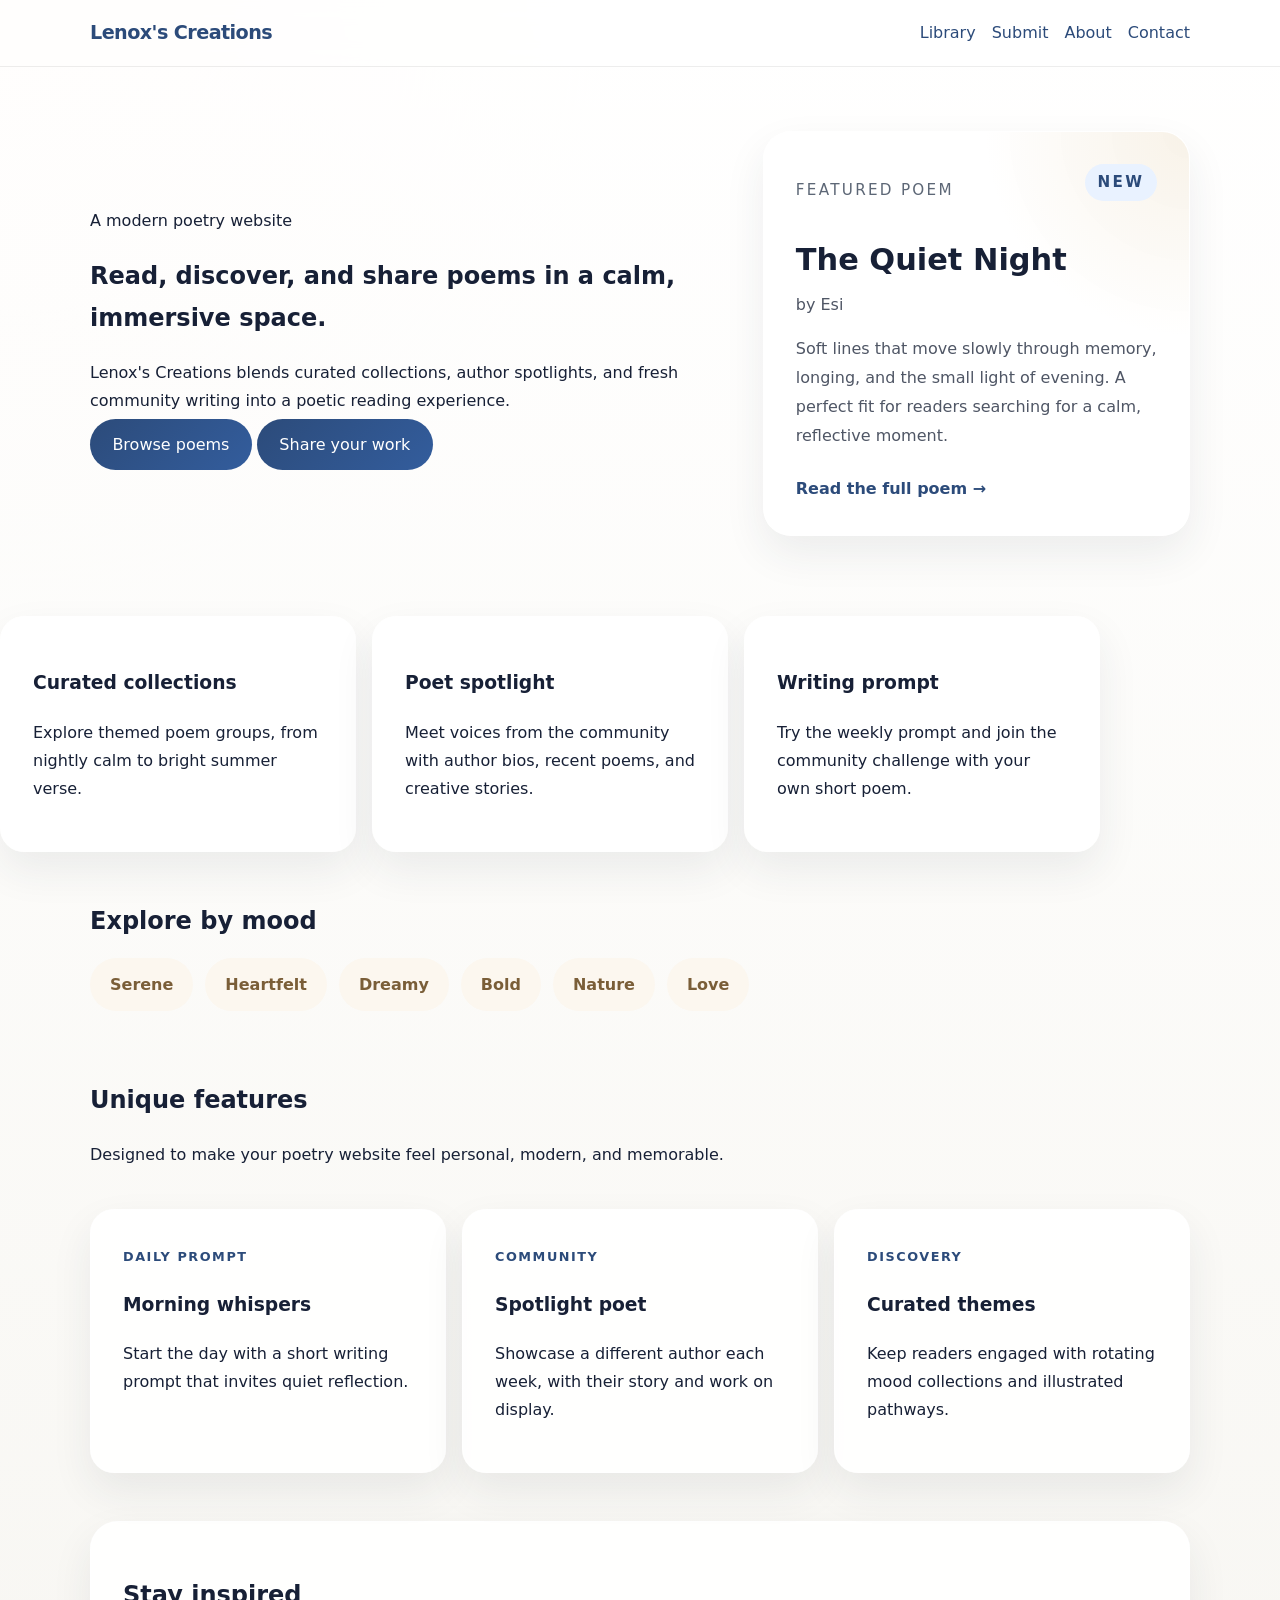
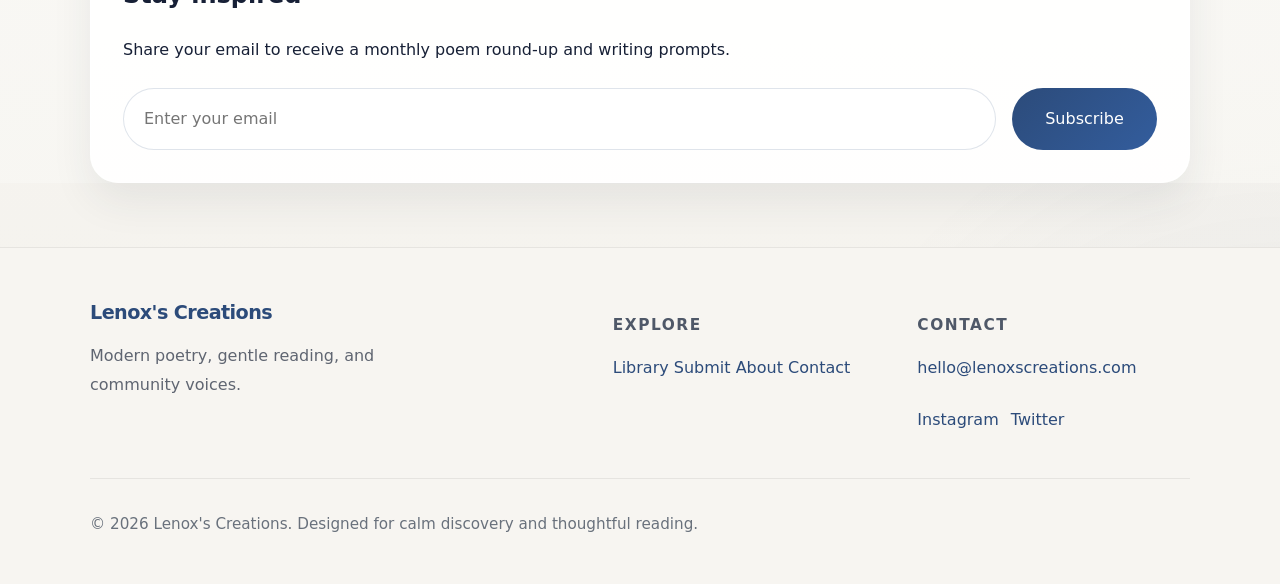
==== commit f185c85f: "Lenox's Creations" ====
--- a/index.html
+++ b/index.html
@@ -3,6 +3,7 @@
 <head>
   <meta charset="UTF-8" />
   <meta name="viewport" content="width=device-width, initial-scale=1.0" />
+  <meta name="description" content="Lenox's Creations is a modern poetry website for reading, discovering, and sharing poems." />
   <title>Lenox's Creations</title>
   <link rel="stylesheet" href="styles.css" />
 </head>
@@ -10,6 +11,9 @@
   <header class="site-header">
     <div class="container header-inner">
       <a href="index.html" class="logo">Lenox's Creations</a>
+      <button class="nav-toggle" aria-expanded="false" aria-label="Open navigation">
+        <span></span>
+      </button>
       <nav>
         <a href="browse.html">Library</a>
         <a href="submit.html">Submit</a>
@@ -134,5 +138,6 @@
       <p>© 2026 Lenox's Creations. Designed for calm discovery and thoughtful reading.</p>
     </div>
   </footer>
+  <script src="scripts.js"></script>
 </body>
 </html>
--- a/styles.css
+++ b/styles.css
@@ -1,20 +1,58 @@
 :root {
   color-scheme: light;
-  color: #222;
-  background: #f8f7f3;
+  color: #172036;
+  background: #f6f2eb;
   font-family: Inter, ui-sans-serif, system-ui, -apple-system, BlinkMacSystemFont, sans-serif;
+  --surface: rgba(255, 255, 255, 0.90);
+  --surface-soft: rgba(255, 255, 255, 0.75);
+  --surface-strong: rgba(255, 255, 255, 1);
+  --text-strong: #172036;
+  --text-muted: #5d6673;
+  --text-soft: #6c7580;
+  --primary: #2c4b7a;
+  --primary-soft: #dbe7fb;
+  --accent: #d88c31;
+  --accent-soft: #fff1dd;
+  --border: rgba(44, 75, 122, 0.18);
+  --shadow-lg: 0 28px 80px rgba(38, 45, 69, 0.12);
+  --shadow-md: 0 18px 42px rgba(38, 45, 69, 0.08);
+  --shadow-sm: 0 10px 24px rgba(38, 45, 69, 0.06);
+  --radius: 24px;
+  scroll-behavior: smooth;
 }
 
 * {
   box-sizing: border-box;
+}
+
+*:focus-visible {
+  outline: 3px solid rgba(44, 75, 122, 0.24);
+  outline-offset: 3px;
+}
+
+html {
+  scroll-behavior: smooth;
 }
 
 body {
   margin: 0;
   min-height: 100vh;
-  background: linear-gradient(180deg, #fffdfa 0%, #f3f1ec 100%);
-  color: #1f1f1f;
-  line-height: 1.7;
+  background: radial-gradient(circle at top left, rgba(255, 205, 180, 0.25), transparent 24%),
+              radial-gradient(circle at bottom right, rgba(44, 75, 122, 0.08), transparent 20%),
+              linear-gradient(180deg, #fffdfa 0%, #f3f1ec 100%);
+  color: var(--text-strong);
+  line-height: 1.75;
+  font-feature-settings: "cv05" 1, "liga" 1;
+}
+
+img {
+  max-width: 100%;
+  display: block;
+}
+
+::selection {
+  background: rgba(220, 185, 110, 0.24);
+  color: var(--text-strong);
 }
 
 img {
@@ -67,6 +105,56 @@
   display: flex;
   gap: 1rem;
   flex-wrap: wrap;
+}
+
+.nav-toggle {
+  display: none;
+  background: transparent;
+  border: 1px solid rgba(44, 75, 122, 0.2);
+  width: 2.75rem;
+  height: 2.75rem;
+  border-radius: 14px;
+  align-items: center;
+  justify-content: center;
+  cursor: pointer;
+}
+
+.nav-toggle span,
+.nav-toggle span::before,
+.nav-toggle span::after {
+  display: block;
+  width: 1.3rem;
+  height: 2px;
+  background: #2c4b7a;
+  border-radius: 999px;
+  position: relative;
+}
+
+.nav-toggle span::before,
+.nav-toggle span::after {
+  content: "";
+  position: absolute;
+  left: 0;
+}
+
+.nav-toggle span::before {
+  top: -6px;
+}
+
+.nav-toggle span::after {
+  top: 6px;
+}
+
+.site-header.nav-open nav {
+  display: flex;
+  flex-direction: column;
+  width: 100%;
+  gap: 1rem;
+  margin-top: 1rem;
+}
+
+.site-header.nav-open .nav-toggle {
+  background: #2c4b7a;
 }
 
 .site-footer {
@@ -602,6 +690,20 @@
     align-items: flex-start;
   }
 
+  .nav-toggle {
+    display: inline-flex;
+  }
+
+  nav {
+    display: none;
+    width: 100%;
+  }
+
+  .header-inner {
+    width: 100%;
+    align-items: center;
+  }
+
   .hero-copy h1,
   .page-intro h1,
   .poem-hero h1,
@@ -613,7 +715,7 @@
   }
 }
 
-..content-block {
+.content-block {
   margin-bottom: 2rem;
   background: #fff;
   border-radius: 20px;
@@ -685,8 +787,185 @@
     align-items: flex-start;
   }
 
-  .hero h1,
-  .page-intro h1 {
+  .nav-toggle {
+    display: inline-flex;
+  }
+
+  nav {
+    display: none;
+    width: 100%;
+  }
+
+  .header-inner {
+    width: 100%;
+    align-items: center;
+  }
+
+  .hero-copy h1,
+  .page-intro h1,
+  .poem-hero h1,
+  .author-hero h1,
+  .contact-hero h1,
+  .submit-hero h1,
+  .about-hero h1 {
     font-size: 2.2rem;
   }
 }
+
+.nav-toggle {
+  transition: background 0.3s ease, transform 0.35s ease;
+}
+
+.nav-toggle span,
+.nav-toggle span::before,
+.nav-toggle span::after {
+  transition: transform 0.25s ease, opacity 0.25s ease;
+}
+
+.nav-toggle.active span {
+  transform: rotate(45deg);
+}
+
+.nav-toggle.active span::before {
+  transform: rotate(90deg) translateX(0);
+  top: 0;
+}
+
+.nav-toggle.active span::after {
+  opacity: 0;
+}
+
+.site-header.nav-open nav {
+  display: flex;
+  flex-direction: column;
+  width: 100%;
+  gap: 1rem;
+  margin-top: 1rem;
+  animation: fadeSlide 0.35s ease;
+}
+
+@keyframes fadeSlide {
+  from {
+    opacity: 0;
+    transform: translateY(-10px);
+  }
+  to {
+    opacity: 1;
+    transform: translateY(0);
+  }
+}
+
+.button,
+button,
+.subscribe-form button,
+.submit button {
+  border: none;
+  cursor: pointer;
+  font: inherit;
+  color: #fff;
+  background: linear-gradient(135deg, var(--primary), #335d9d);
+  padding: 1rem 1.4rem;
+  border-radius: 999px;
+  transition: transform 0.25s ease, box-shadow 0.25s ease, filter 0.25s ease;
+}
+
+button:hover,
+.button:hover {
+  transform: translateY(-2px);
+  filter: brightness(1.05);
+  box-shadow: 0 18px 40px rgba(44, 75, 122, 0.18);
+}
+
+.glass-card,
+.glass-panel,
+.panel,
+.collection-card,
+.poem-card,
+.contact-card,
+.profile-panel,
+.submit-note,
+.hero-panel,
+.form-panel,
+.poem-detail,
+.author-stats,
+.poem-stats {
+  background: var(--surface);
+  border: 1px solid rgba(255, 255, 255, 0.72);
+  box-shadow: var(--shadow-md);
+}
+
+.feature-card,
+.collection-card,
+.poem-card,
+.contact-card,
+.related-cards > *,
+.author-poems > * {
+  transition: transform 0.28s ease, box-shadow 0.28s ease, border-color 0.28s ease;
+}
+
+.feature-card:hover,
+.collection-card:hover,
+.poem-card:hover,
+.contact-card:hover,
+.related-cards > *:hover,
+.author-poems > *:hover {
+  transform: translateY(-4px);
+  box-shadow: 0 32px 70px rgba(38, 45, 69, 0.12);
+  border-color: rgba(44, 75, 122, 0.22);
+}
+
+.hero-panel {
+  position: relative;
+  overflow: hidden;
+}
+
+.hero-panel::before {
+  content: "";
+  position: absolute;
+  inset: 0;
+  background: radial-gradient(circle at top right, rgba(211, 174, 110, 0.16), transparent 35%);
+  pointer-events: none;
+}
+
+.hero-panel > * {
+  position: relative;
+}
+
+.glow-heading {
+  display: inline-block;
+  color: var(--primary);
+  text-shadow: 0 0 18px rgba(44, 75, 122, 0.14);
+}
+
+.subtle-border {
+  border: 1px solid rgba(44, 75, 122, 0.08);
+}
+
+.stat-pill {
+  display: inline-flex;
+  gap: 0.55rem;
+  align-items: center;
+  padding: 0.75rem 1rem;
+  border-radius: 999px;
+  background: rgba(44, 75, 122, 0.06);
+  color: var(--text-strong);
+  font-weight: 700;
+}
+
+.label-pill {
+  display: inline-flex;
+  align-items: center;
+  gap: 0.5rem;
+  padding: 0.55rem 0.95rem;
+  border-radius: 999px;
+  font-size: 0.85rem;
+  font-weight: 700;
+  background: var(--accent-soft);
+  color: #8a5d23;
+}
+
+@media (hover: hover) {
+  .nav-toggle:hover {
+    transform: scale(1.03);
+  }
+}
